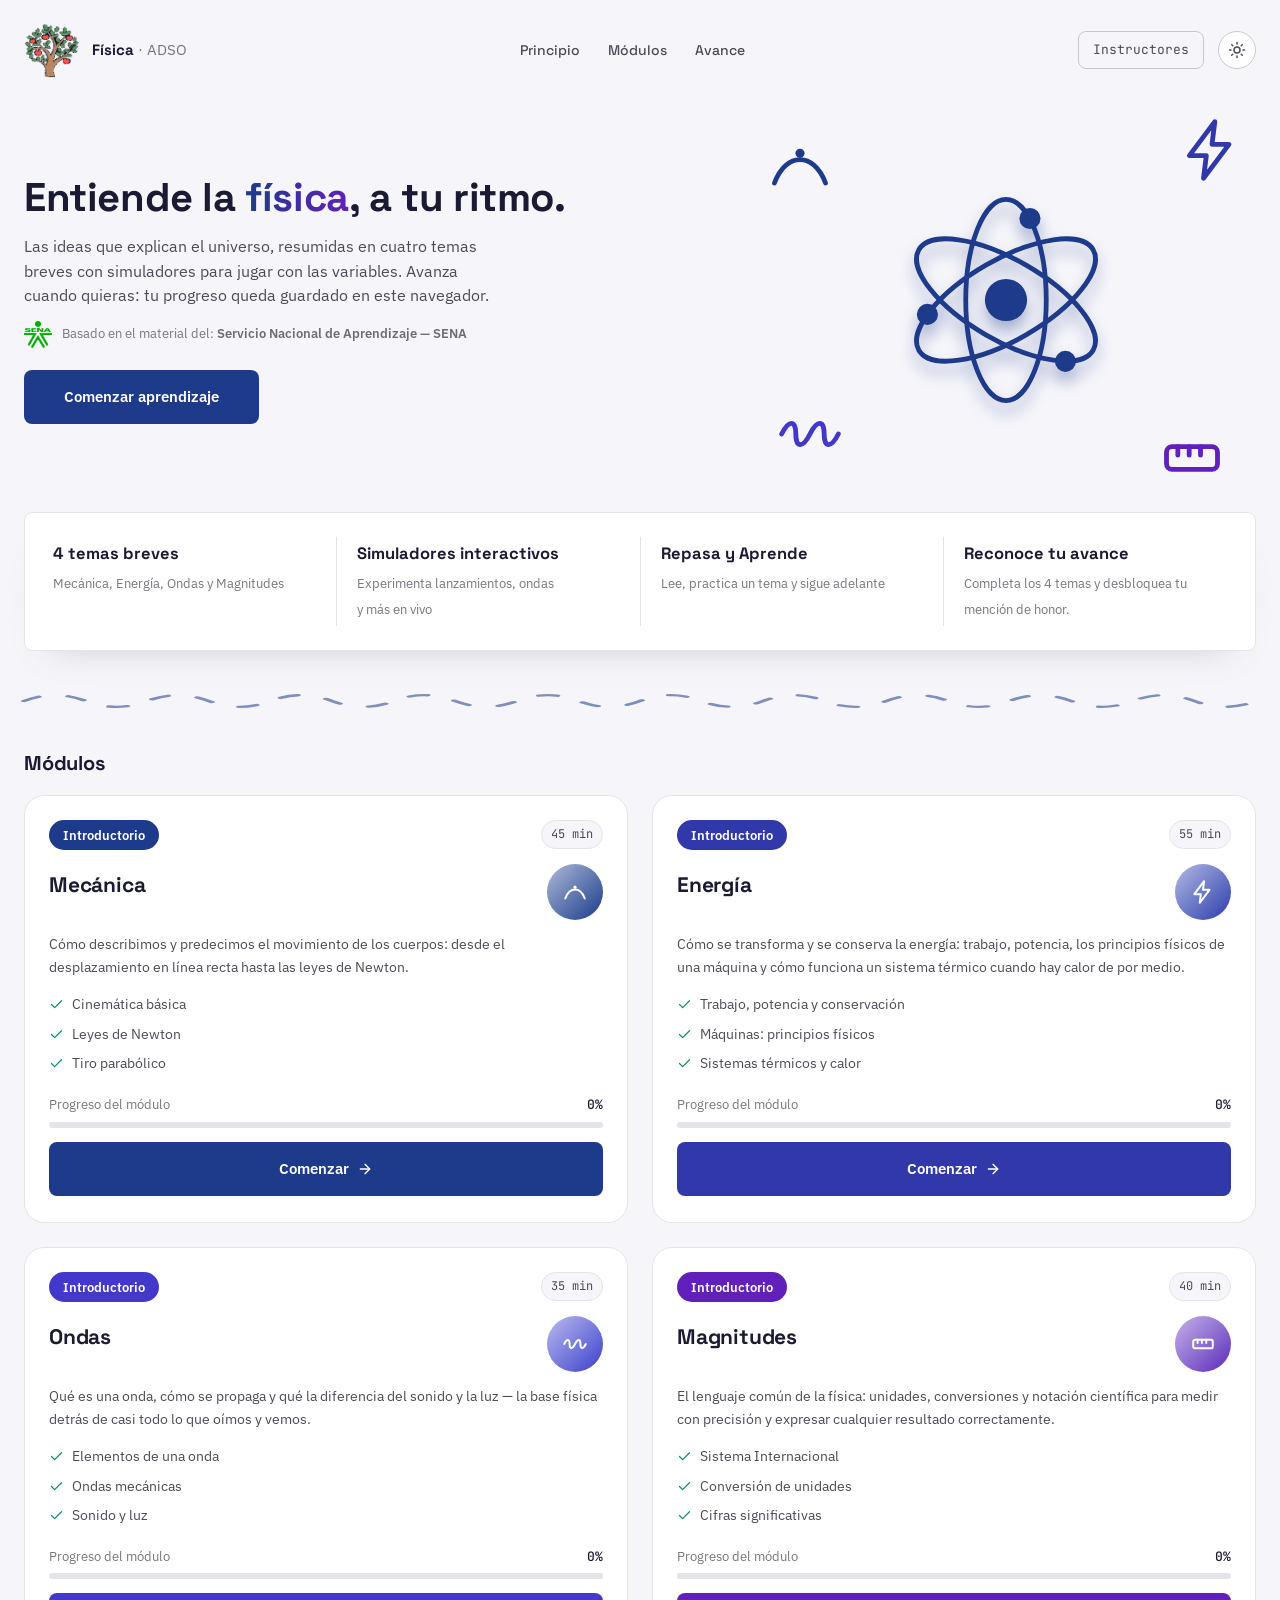
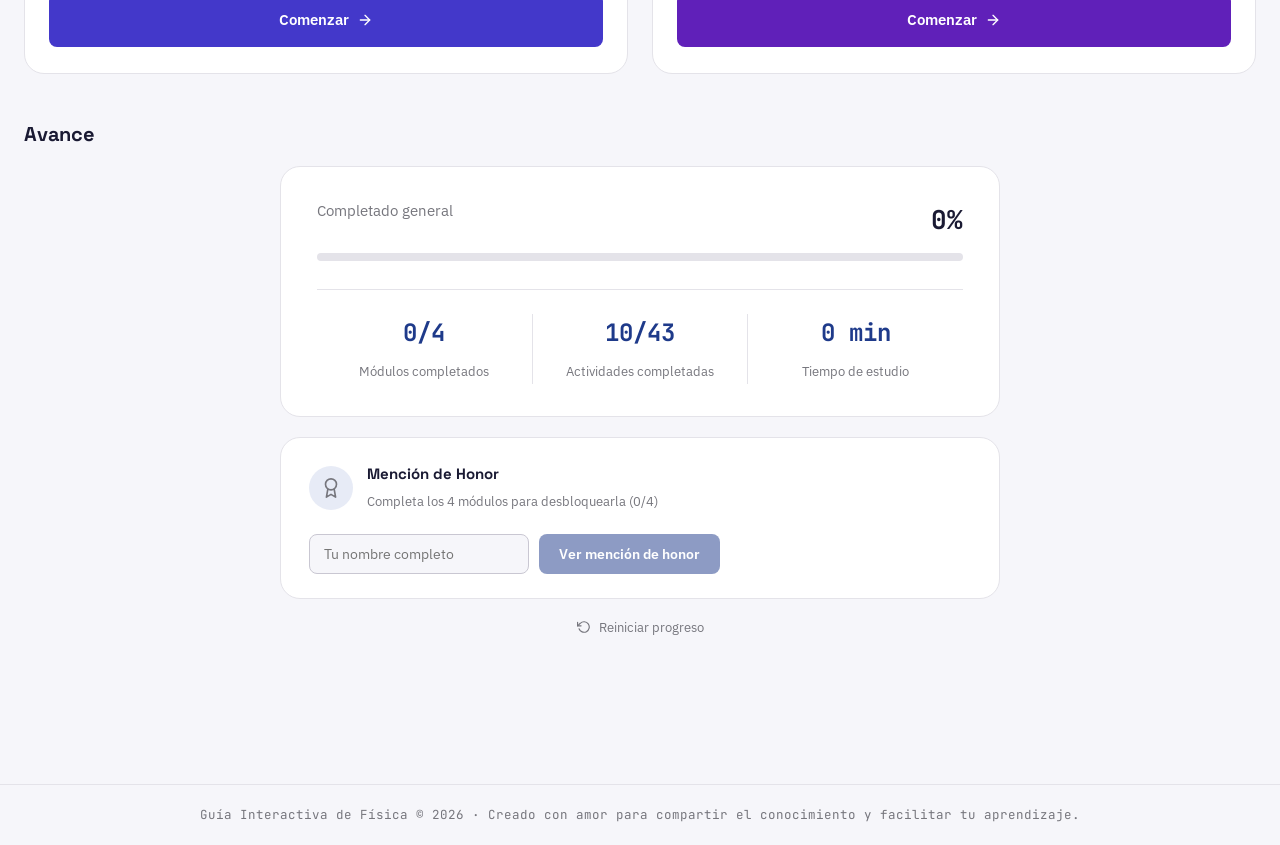
==== index.html @ 98ca5bbb "Initial commit: guía interactiva de física Sube el proyecto con las secciones de magnitudes, mecánic" ====
<!DOCTYPE html>
<html lang="es">
<head>
<meta charset="UTF-8">
<meta name="viewport" content="width=device-width, initial-scale=1.0">
<title>Guía Interactiva · Física</title>
<link rel="icon" href="imgs/logoImg.png" type="image/png">
<script>
  (function () {
    var saved = localStorage.getItem("fisica_theme");
    if (saved) document.documentElement.setAttribute("data-theme", saved);
  })();
</script>
<link rel="stylesheet" href="css/theme.css">
<link rel="stylesheet" href="css/style.css">
</head>
<body>

<header class="site-header">
  <a class="site-header__brand" href="index.html">
    <span class="site-header__mark"><img src="imgs/logo.gif" alt="Logo" class="site-header__mark-img"></span>
    <span class="site-header__title">Física <span>· ADSO</span></span>
  </a>
  <nav class="site-header__nav">
    <a href="index.html">Principio</a>
    <a href="index.html#modulos">Módulos</a>
    <a href="index.html#avance">Avance</a>
  </nav>
  <div class="site-header__actions">
    <a class="site-header__link" href="instructor.html">Instructores</a>
    <button class="theme-toggle" type="button" data-theme-toggle aria-label="Cambiar entre modo claro y oscuro">
      <svg class="theme-toggle__icon theme-toggle__icon--sun" viewBox="0 0 24 24" fill="none" stroke="currentColor" stroke-width="2" stroke-linecap="round" stroke-linejoin="round"><circle cx="12" cy="12" r="4"/><path d="M12 2v2M12 20v2M4.93 4.93l1.41 1.41M17.66 17.66l1.41 1.41M2 12h2M20 12h2M6.34 17.66l-1.41 1.41M19.07 4.93l-1.41 1.41"/></svg>
      <svg class="theme-toggle__icon theme-toggle__icon--moon" viewBox="0 0 24 24" fill="none" stroke="currentColor" stroke-width="2" stroke-linecap="round" stroke-linejoin="round"><path d="M21 12.79A9 9 0 1 1 11.21 3 7 7 0 0 0 21 12.79z"/></svg>
    </button>
  </div>
</header>

<main class="page">

  <section class="hero">
    <div class="hero-copy">
      <h1>Entiende la <em>física</em>, a tu ritmo.</h1>
      <p>Las ideas que explican el universo, resumidas en cuatro temas breves con simuladores para jugar con las variables. Avanza cuando quieras: tu progreso queda guardado en este navegador.</p>
      <div class="hero-source">
        <img src="imgs/logoSena.png" alt="SENA" class="hero-source__logo">
        <span>Basado en el material del: <strong style="opacity: 0.8;">Servicio Nacional de Aprendizaje — SENA</strong></span>
      </div>
      <a class="btn btn--accent" href="#modulos">Comenzar aprendizaje</a>
    </div>

    <div class="hero-orbit" aria-hidden="true">
      <div class="hero-orbit__pos hero-orbit__pos--atom">
        <div class="hero-orbit__icon hero-orbit__icon--atom">
          <svg viewBox="0 0 24 24" fill="none" stroke="currentColor" stroke-width="0.50">
            <ellipse cx="12" cy="12" rx="4.2" ry="10.5"/>
            <ellipse cx="12" cy="12" rx="4.2" ry="10.5" transform="rotate(60 12 12)"/>
            <ellipse cx="12" cy="12" rx="4.2" ry="10.5" transform="rotate(120 12 12)"/>
            <circle cx="12" cy="12" r="2.2" fill="currentColor" stroke="none"/>
            <circle cx="14.5" cy="3.5" r="1.1" fill="currentColor" stroke="none"/>
            <circle cx="18.2" cy="18.4" r="1.1" fill="currentColor" stroke="none"/>
            <circle cx="3.8" cy="13.5" r="1.1" fill="currentColor" stroke="none"/>
          </svg>
        </div>
      </div>
      <div class="hero-orbit__pos hero-orbit__pos--mecanica">
        <div class="hero-orbit__icon hero-orbit__icon--mecanica">
          <svg viewBox="0 0 24 24" fill="none" stroke="currentColor" stroke-width="1.7" stroke-linecap="round" stroke-linejoin="round"><path d="M3 18c4-11 14-11 18 0"/><circle cx="12" cy="7.5" r="1.6" fill="currentColor" stroke="none"/></svg>
        </div>
      </div>
      <div class="hero-orbit__pos hero-orbit__pos--energia">
        <div class="hero-orbit__icon hero-orbit__icon--energia">
          <svg viewBox="0 0 24 24" fill="none" stroke="currentColor" stroke-width="1.7" stroke-linecap="round" stroke-linejoin="round"><path d="M13 2 4 14h6l-1 8 9-12h-6z"/></svg>
        </div>
      </div>
      <div class="hero-orbit__pos hero-orbit__pos--ondas">
        <div class="hero-orbit__icon hero-orbit__icon--ondas">
          <svg viewBox="0 0 24 24" fill="none" stroke="currentColor" stroke-width="1.7" stroke-linecap="round" stroke-linejoin="round"><path d="M2 12c2.5-5 5-5 5 0s2.5 5 5 0 5-5 5 0 2.5 5 5 0"/></svg>
        </div>
      </div>
      <div class="hero-orbit__pos hero-orbit__pos--magnitudes">
        <div class="hero-orbit__icon hero-orbit__icon--magnitudes">
          <svg viewBox="0 0 24 24" fill="none" stroke="currentColor" stroke-width="1.7" stroke-linecap="round" stroke-linejoin="round"><rect x="3" y="8" width="18" height="8" rx="2"/><path d="M7 8v3M11 8v3M15 8v3"/></svg>
        </div>
      </div>
    </div>
  </section>

  <section class="feature-banner">
    <div class="feature-banner__item">
      <div>
        <strong>4 temas breves</strong>
        <span>Mecánica, Energía, Ondas y Magnitudes</span>
      </div>
    </div>
    <div class="feature-banner__item">
      <div>
        <strong>Simuladores interactivos</strong>
        <span>Experimenta lanzamientos, ondas <br>y más en vivo</span>
      </div>
    </div>
    <div class="feature-banner__item">
      <div>
        <strong>Repasa y Aprende</strong>
        <span>Lee, practica un tema y sigue adelante</span>
      </div>
    </div>
    <div class="feature-banner__item">
      <div>
        <strong>Reconoce tu avance</strong>
        <span>Completa los 4 temas y desbloquea tu mención de honor.</span>
      </div>
    </div>
  </section>

  <svg class="wave-divider" viewBox="0 0 400 24" preserveAspectRatio="none" aria-hidden="true"><path d="M0,12 q10,-10 20,0 t20,0 t20,0 t20,0 t20,0 t20,0 t20,0 t20,0 t20,0 t20,0 t20,0 t20,0 t20,0 t20,0 t20,0 t20,0 t20,0 t20,0 t20,0 t20,0"/></svg>

  <h2 class="section-heading" id="modulos">Módulos</h2>

  <div class="topic-grid">

    <a class="topic-card" href="tema-mecanica.html" data-topic="mecanica">
      <div class="topic-card__top">
        <span class="topic-card__level">Introductorio</span>
        <span class="badge">45 min</span>
      </div>
      <div class="topic-card__head">
        <h3>Mecánica</h3>
        <span class="topic-card__icon">
          <svg viewBox="0 0 24 24" fill="none" stroke="currentColor" stroke-width="1.8" stroke-linecap="round" stroke-linejoin="round"><path d="M3 18c4-11 14-11 18 0"/><circle cx="12" cy="7.5" r="1.4" fill="currentColor" stroke="none"/></svg>
        </span>
      </div>
      <p>Cómo describimos y predecimos el movimiento de los cuerpos: desde el desplazamiento en línea recta hasta las leyes de Newton.</p>
      <ul class="topic-card__list">
        <li><svg viewBox="0 0 24 24" fill="none" stroke="currentColor" stroke-width="2" stroke-linecap="round" stroke-linejoin="round"><polyline points="20 6 9 17 4 12"/></svg> Cinemática básica</li>
        <li><svg viewBox="0 0 24 24" fill="none" stroke="currentColor" stroke-width="2" stroke-linecap="round" stroke-linejoin="round"><polyline points="20 6 9 17 4 12"/></svg> Leyes de Newton</li>
        <li><svg viewBox="0 0 24 24" fill="none" stroke="currentColor" stroke-width="2" stroke-linecap="round" stroke-linejoin="round"><polyline points="20 6 9 17 4 12"/></svg> Tiro parabólico</li>
      </ul>
      <div class="topic-card__spacer"></div>
      <div class="progress-label"><span>Progreso del módulo</span><strong data-progress-label="mecanica">0%</strong></div>
      <div class="progress"><div class="progress__bar" data-progress-bar="mecanica"></div></div>
      <span class="btn btn--accent">Comenzar
        <svg width="16" height="16" viewBox="0 0 24 24" fill="none" stroke="currentColor" stroke-width="2" stroke-linecap="round" stroke-linejoin="round"><line x1="5" y1="12" x2="19" y2="12"/><polyline points="12 5 19 12 12 19"/></svg>
      </span>
    </a>

    <a class="topic-card" href="tema-energia.html" data-topic="energia">
      <div class="topic-card__top">
        <span class="topic-card__level">Introductorio</span>
        <span class="badge">55 min</span>
      </div>
      <div class="topic-card__head">
        <h3>Energía</h3>
        <span class="topic-card__icon">
          <svg viewBox="0 0 24 24" fill="none" stroke="currentColor" stroke-width="1.8" stroke-linecap="round" stroke-linejoin="round"><path d="M13 2 4 14h6l-1 8 9-12h-6z"/></svg>
        </span>
      </div>
      <p>Cómo se transforma y se conserva la energía: trabajo, potencia, los principios físicos de una máquina y cómo funciona un sistema térmico cuando hay calor de por medio.</p>
      <ul class="topic-card__list">
        <li><svg viewBox="0 0 24 24" fill="none" stroke="currentColor" stroke-width="2" stroke-linecap="round" stroke-linejoin="round"><polyline points="20 6 9 17 4 12"/></svg> Trabajo, potencia y conservación</li>
        <li><svg viewBox="0 0 24 24" fill="none" stroke="currentColor" stroke-width="2" stroke-linecap="round" stroke-linejoin="round"><polyline points="20 6 9 17 4 12"/></svg> Máquinas: principios físicos</li>
        <li><svg viewBox="0 0 24 24" fill="none" stroke="currentColor" stroke-width="2" stroke-linecap="round" stroke-linejoin="round"><polyline points="20 6 9 17 4 12"/></svg> Sistemas térmicos y calor</li>
      </ul>
      <div class="topic-card__spacer"></div>
      <div class="progress-label"><span>Progreso del módulo</span><strong data-progress-label="energia">0%</strong></div>
      <div class="progress"><div class="progress__bar" data-progress-bar="energia"></div></div>
      <span class="btn btn--accent">Comenzar
        <svg width="16" height="16" viewBox="0 0 24 24" fill="none" stroke="currentColor" stroke-width="2" stroke-linecap="round" stroke-linejoin="round"><line x1="5" y1="12" x2="19" y2="12"/><polyline points="12 5 19 12 12 19"/></svg>
      </span>
    </a>

    <a class="topic-card" href="tema-ondas.html" data-topic="ondas">
      <div class="topic-card__top">
        <span class="topic-card__level">Introductorio</span>
        <span class="badge">35 min</span>
      </div>
      <div class="topic-card__head">
        <h3>Ondas</h3>
        <span class="topic-card__icon">
          <svg viewBox="0 0 24 24" fill="none" stroke="currentColor" stroke-width="1.8" stroke-linecap="round" stroke-linejoin="round"><path d="M2 12c2.5-5 5-5 5 0s2.5 5 5 0 5-5 5 0 2.5 5 5 0"/></svg>
        </span>
      </div>
      <p>Qué es una onda, cómo se propaga y qué la diferencia del sonido y la luz — la base física detrás de casi todo lo que oímos y vemos.</p>
      <ul class="topic-card__list">
        <li><svg viewBox="0 0 24 24" fill="none" stroke="currentColor" stroke-width="2" stroke-linecap="round" stroke-linejoin="round"><polyline points="20 6 9 17 4 12"/></svg> Elementos de una onda</li>
        <li><svg viewBox="0 0 24 24" fill="none" stroke="currentColor" stroke-width="2" stroke-linecap="round" stroke-linejoin="round"><polyline points="20 6 9 17 4 12"/></svg> Ondas mecánicas</li>
        <li><svg viewBox="0 0 24 24" fill="none" stroke="currentColor" stroke-width="2" stroke-linecap="round" stroke-linejoin="round"><polyline points="20 6 9 17 4 12"/></svg> Sonido y luz</li>
      </ul>
      <div class="topic-card__spacer"></div>
      <div class="progress-label"><span>Progreso del módulo</span><strong data-progress-label="ondas">0%</strong></div>
      <div class="progress"><div class="progress__bar" data-progress-bar="ondas"></div></div>
      <span class="btn btn--accent">Comenzar
        <svg width="16" height="16" viewBox="0 0 24 24" fill="none" stroke="currentColor" stroke-width="2" stroke-linecap="round" stroke-linejoin="round"><line x1="5" y1="12" x2="19" y2="12"/><polyline points="12 5 19 12 12 19"/></svg>
      </span>
    </a>

    <a class="topic-card" href="tema-magnitudes.html" data-topic="magnitudes">
      <div class="topic-card__top">
        <span class="topic-card__level">Introductorio</span>
        <span class="badge">40 min</span>
      </div>
      <div class="topic-card__head">
        <h3>Magnitudes</h3>
        <span class="topic-card__icon">
          <svg viewBox="0 0 24 24" fill="none" stroke="currentColor" stroke-width="1.8" stroke-linecap="round" stroke-linejoin="round"><rect x="3" y="8" width="18" height="8" rx="1.5"/><path d="M7 8v3M11 8v3M15 8v3"/></svg>
        </span>
      </div>
      <p>El lenguaje común de la física: unidades, conversiones y notación científica para medir con precisión y expresar cualquier resultado correctamente.</p>
      <ul class="topic-card__list">
        <li><svg viewBox="0 0 24 24" fill="none" stroke="currentColor" stroke-width="2" stroke-linecap="round" stroke-linejoin="round"><polyline points="20 6 9 17 4 12"/></svg> Sistema Internacional</li>
        <li><svg viewBox="0 0 24 24" fill="none" stroke="currentColor" stroke-width="2" stroke-linecap="round" stroke-linejoin="round"><polyline points="20 6 9 17 4 12"/></svg> Conversión de unidades</li>
        <li><svg viewBox="0 0 24 24" fill="none" stroke="currentColor" stroke-width="2" stroke-linecap="round" stroke-linejoin="round"><polyline points="20 6 9 17 4 12"/></svg> Cifras significativas</li>
      </ul>
      <div class="topic-card__spacer"></div>
      <div class="progress-label"><span>Progreso del módulo</span><strong data-progress-label="magnitudes">0%</strong></div>
      <div class="progress"><div class="progress__bar" data-progress-bar="magnitudes"></div></div>
      <span class="btn btn--accent">Comenzar
        <svg width="16" height="16" viewBox="0 0 24 24" fill="none" stroke="currentColor" stroke-width="2" stroke-linecap="round" stroke-linejoin="round"><line x1="5" y1="12" x2="19" y2="12"/><polyline points="12 5 19 12 12 19"/></svg>
      </span>
    </a>

  </div>

  <section class="progress-section" id="avance">
    <h2 class="section-heading">Avance</h2>

    <div class="hero-stat">
      <div class="hero-stat__top">
        <span>Completado general</span>
        <strong data-progress-label="overall">0%</strong>
      </div>
      <div class="progress"><div class="progress__bar" data-progress-bar="overall"></div></div>

      <div class="hero-stat__stats">
        <div class="hero-stat__stat">
          <strong data-modules-count>0/4</strong>
          <span>Módulos completados</span>
        </div>
        <div class="hero-stat__stat">
          <strong>10/43</strong>
          <span>Actividades completadas</span>
        </div>
        <div class="hero-stat__stat">
          <strong data-study-time>0 min</strong>
          <span>Tiempo de estudio</span>
        </div>
      </div>
    </div>

    <div class="cert-card">
      <div class="cert-card__info">
        <span class="cert-card__icon">
          <svg viewBox="0 0 24 24" fill="none" stroke="currentColor" stroke-width="1.8" stroke-linecap="round" stroke-linejoin="round"><circle cx="12" cy="8" r="6"/><path d="M8.5 13.5 7 22l5-3 5 3-1.5-8.5"/></svg>
        </span>
        <div>
          <strong>Mención de Honor</strong>
          <span data-cert-status>Completa los 4 módulos para desbloquearla (0/4)</span>
        </div>
      </div>
      <div class="cert-card__form">
        <input type="text" data-cert-name maxlength="60" placeholder="Tu nombre completo" autocomplete="name">
        <button class="btn btn--accent" type="button" data-cert-download disabled>Ver mención de honor</button>
      </div>
    </div>

    <button class="reset-progress" type="button" data-reset-progress>
      <svg viewBox="0 0 24 24" fill="none" stroke="currentColor" stroke-width="2" stroke-linecap="round" stroke-linejoin="round"><polyline points="1 4 1 10 7 10"/><path d="M3.51 15a9 9 0 1 0 2.13-9.36L1 10"/></svg>
      Reiniciar progreso
    </button>
  </section>
</main>

<footer class="site-footer">Guía Interactiva de Física © 2026 · Creado con amor para compartir el conocimiento y facilitar tu aprendizaje.</footer>

<script src="app.js"></script>
<script>renderHomeProgress(); initThemeToggle(); initCertificate(); initResetProgress();</script>
</body>
</html>
---- css/theme.css ----
/* ============================================================
   Módulo de Física · ADSO — TEMA / PALETA DE COLORES

   Este es el ÚNICO archivo que hay que tocar para cambiar los
   colores de todo el sitio. Cambia un valor hexadecimal aquí y
   se actualiza en index.html, tema-mecanica.html e instructor.html
   automáticamente (todo el resto del CSS usa estas variables,
   nunca colores "quemados").

   Modo oscuro: se activa automáticamente si el sistema operativo del
   usuario está en oscuro (prefers-color-scheme), y además se puede
   forzar a mano con el botón del header, que agrega data-theme="dark"
   o data-theme="light" en <html> (ver .theme-toggle en cada css de
   página y initThemeToggle() en app.js). La elección manual siempre
   gana sobre la del sistema.
   ============================================================ */

:root {
  /* espectro por tema: de azul (Mecánica) a violeta (Magnitudes) */
  --mecanica: #1E3A8A;
  --mecanica-soft: #E7EBF6;
  --energia: #3139AA;
  --energia-soft: #E8E8F5;
  --ondas: #4338CA;
  --ondas-soft: #EAE8F8;
  --magnitudes: #6020B9;
  --magnitudes-soft: #EFE5F7;

  /* color de marca / acento por defecto */
  --module-accent: #1E3A8A;
  --module-accent-dark: #14235C;

  /* texto */
  --ink: #1A1A33;
  --ink-soft: #4B4B57;
  --ink-faint: #76767D;

  /* fondos y bordes */
  --bg: #F6F6FA;
  --surface: #FFFFFF;
  --border: #E4E3E9;
  --border-strong: #C9C7D2;

  /* estados */
  --success: #0F8F63;
  --success-soft: #E3F5EE;
  --danger: #D64545;

  /* acento activo (por defecto = module-accent; cada tema lo sobreescribe abajo) */
  --accent: var(--module-accent);
  --accent-soft: var(--mecanica-soft);
}

/* acento por tema: se fija con data-topic en <body> o en cada tarjeta */
[data-topic="mecanica"]   { --accent: var(--mecanica);   --accent-soft: var(--mecanica-soft); }
[data-topic="energia"]    { --accent: var(--energia);    --accent-soft: var(--energia-soft); }
[data-topic="ondas"]      { --accent: var(--ondas);      --accent-soft: var(--ondas-soft); }
[data-topic="magnitudes"] { --accent: var(--magnitudes); --accent-soft: var(--magnitudes-soft); }

/* ---------------- modo oscuro ---------------- */

/* sigue al sistema operativo, salvo que el usuario haya elegido "light" a mano */
@media (prefers-color-scheme: dark) {
  :root:not([data-theme="light"]) {
    --mecanica: #6E8FEC;
    --mecanica-soft: #1E2740;
    --energia: #7A80EE;
    --energia-soft: #232752;
    --ondas: #8F7FF5;
    --ondas-soft: #29234F;
    --magnitudes: #B073EE;
    --magnitudes-soft: #2E1F44;

    --module-accent: #6E8FEC;
    --module-accent-dark: #8FA8F2;

    --ink: #F0F0F6;
    --ink-soft: #B8B8C8;
    --ink-faint: #85859A;

    --bg: #121218;
    --surface: #1C1C27;
    --border: #2C2C3A;
    --border-strong: #3D3D4F;

    --success: #3EDDA0;
    --success-soft: #113328;
    --danger: #F17272;
  }
}

/* el usuario eligió "dark" a mano — gana sin importar el sistema */
:root[data-theme="dark"] {
  --mecanica: #6E8FEC;
  --mecanica-soft: #1E2740;
  --energia: #7A80EE;
  --energia-soft: #232752;
  --ondas: #8F7FF5;
  --ondas-soft: #29234F;
  --magnitudes: #B073EE;
  --magnitudes-soft: #2E1F44;

  --module-accent: #6E8FEC;
  --module-accent-dark: #8FA8F2;

  --ink: #F0F0F6;
  --ink-soft: #B8B8C8;
  --ink-faint: #85859A;

  --bg: #121218;
  --surface: #1C1C27;
  --border: #2C2C3A;
  --border-strong: #3D3D4F;

  --success: #3EDDA0;
  --success-soft: #113328;
  --danger: #F17272;
}
---- css/style.css ----
/* ============================================================
   Módulo de Física · ADSO — estilos de index.html (Inicio)
   Carga primero css/theme.css (contiene las variables de color).
   ============================================================ */

@import url('https://fonts.googleapis.com/css2?family=Space+Grotesk:wght@500;700&family=IBM+Plex+Sans:wght@400;500;600&family=JetBrains+Mono:wght@400;500&display=swap');

:root {
  --font-display: 'Space Grotesk', sans-serif;
  --font-body: 'IBM Plex Sans', sans-serif;
  --font-mono: 'JetBrains Mono', monospace;

  --radius-sm: 8px;
  --radius-md: 14px;
  --radius-lg: 20px;
}

* { box-sizing: border-box; }
html { scroll-behavior: smooth; }

body {
  margin: 0;
  background: var(--bg);
  color: var(--ink);
  font-family: var(--font-body);
  font-size: 16px;
  line-height: 1.6;
  -webkit-font-smoothing: antialiased;
}

h1, h2, h3 {
  font-family: var(--font-display);
  font-weight: 700;
  color: var(--ink);
  margin: 0;
  letter-spacing: -0.01em;
}

p { margin: 0 0 12px; color: var(--ink-soft); }

a { color: inherit; }

:focus-visible {
  outline: 2px solid var(--module-accent);
  outline-offset: 2px;
  border-radius: 4px;
}

/* ---------------- layout shell ---------------- */

.page {
  max-width: 1280px;
  margin: 0 auto;
  padding: 0 24px 80px;
}

/* ---------------- header ---------------- */

.site-header {
  display: flex;
  align-items: center;
  justify-content: space-between;
  max-width: 1280px;
  margin: 0 auto;
  padding: 22px 24px;
  position: sticky;
  top: 0;
  z-index: 100;
  background: color-mix(in srgb, var(--bg) 60%, transparent);
  backdrop-filter: blur(10px);
  -webkit-backdrop-filter: blur(10px);
}

.site-header__brand {
  display: flex;
  align-items: center;
  gap: 12px;
  text-decoration: none;
}

.site-header__mark {
  width: 56px;
  height: 56px;
  display: flex;
  align-items: center;
  justify-content: center;
  cursor: pointer;
}

.site-header__mark-img {
  width: 100%;
  height: 100%;
}

/* ---------- Manzanas cayendo al hacer clic en el logo ---------- */

.apple-fall-layer {
  position: fixed;
  inset: 0;
  overflow: hidden;
  pointer-events: none;
  z-index: 1000;
}

.apple-fall {
  position: absolute;
  top: -90px;
  width: 100px;
  height: auto;
  animation: apple-fall 1.4s ease-in forwards;
}

@keyframes apple-fall {
  0% {
    transform: translateY(0) rotate(0deg);
    opacity: 1;
  }
  80% {
    opacity: 1;
  }
  100% {
    transform: translateY(100vh) rotate(30deg);
    opacity: 0;
  }
}

.site-header__title {
  font-family: var(--font-display);
  font-weight: 700;
  font-size: 15px;
  color: var(--ink);
  transition: color .15s ease;
}

.site-header__title span {
  font-weight: 400;
  color: var(--ink-faint);
  font-family: var(--font-body);
}

.site-header__brand:hover .site-header__title {
  color: var(--module-accent);
}

/* ---------------- theme toggle ---------------- */

.theme-toggle {
  width: 38px;
  height: 38px;
  border-radius: 50%;
  border: 1px solid var(--border-strong);
  background: var(--surface);
  color: var(--ink-soft);
  display: flex;
  align-items: center;
  justify-content: center;
  cursor: pointer;
  flex-shrink: 0;
  transition: border-color .15s ease, color .15s ease;
}

.theme-toggle:hover {
  border-color: var(--module-accent);
  color: var(--module-accent);
}

.theme-toggle__icon { width: 18px; height: 18px; }
.theme-toggle__icon--moon { display: none; }

@media (prefers-color-scheme: dark) {
  :root:not([data-theme="light"]) .theme-toggle__icon--sun { display: none; }
  :root:not([data-theme="light"]) .theme-toggle__icon--moon { display: block; }
}

:root[data-theme="dark"] .theme-toggle__icon--sun { display: none; }
:root[data-theme="dark"] .theme-toggle__icon--moon { display: block; }

:root[data-theme="light"] .theme-toggle__icon--sun { display: block; }
:root[data-theme="light"] .theme-toggle__icon--moon { display: none; }

.site-header__nav {
  display: flex;
  align-items: center;
  gap: 28px;
}

.site-header__nav a {
  font-family: var(--font-display);
  font-weight: 500;
  font-size: 14px;
  color: var(--ink-soft);
  text-decoration: none;
  transition: color .15s ease;
}

.site-header__nav a:hover {
  color: var(--module-accent);
}

.site-header__link {
  font-family: var(--font-mono);
  font-size: 13px;
  color: var(--ink-soft);
  text-decoration: none;
  border: 1px solid var(--border-strong);
  padding: 8px 14px;
  border-radius: var(--radius-sm);
  transition: border-color .15s ease, color .15s ease;
}

.site-header__link:hover {
  border-color: var(--module-accent);
  color: var(--module-accent);
}

.site-header__actions {
  display: flex;
  align-items: center;
  gap: 14px;
}

/* ---------------- signature wave divider ---------------- */

.wave-divider {
  width: 100%;
  height: 28px;
  display: block;
  margin: 8px 0 32px;
  overflow: visible;
}

.wave-divider path {
  fill: none;
  stroke: var(--accent);
  stroke-width: 2;
  stroke-linecap: round;
  opacity: .55;
  stroke-dasharray: 6 10;
  animation: wave-drift 10s linear infinite;
}

@keyframes wave-drift {
  to { stroke-dashoffset: -160; }
}

@media (prefers-reduced-motion: reduce) {
  .wave-divider path { animation: none; }
}

@media (max-width: 640px) {
  .site-header__nav { display: none; }
  .hero { justify-content: center; text-align: center; }
  .hero p { margin-left: auto; margin-right: auto; }
  .feature-banner { flex-direction: column; }
  .feature-banner__item { border-left: none; border-top: 1px solid var(--border); padding: 16px 20px; }
  .feature-banner__item:first-child { border-top: none; }
  .hero-stat__stats { flex-direction: column; gap: 16px; }
  .hero-stat__stat { border-left: none; padding: 0; }
}

/* ---------------- buttons ---------------- */

.btn {
  font-family: var(--font-body);
  font-weight: 600;
  font-size: 15px;
  border: none;
  border-radius: var(--radius-sm);
  padding: 15px 40px;
  cursor: pointer;
  display: inline-flex;
  align-items: center;
  gap: 8px;
  text-decoration: none;
  transition: transform .12s ease, box-shadow .12s ease, background .15s ease;
}

.btn:active { transform: translateY(1px); }

.btn--accent {
  background: var(--accent);
  color: #fff;
}
.btn--accent:hover { box-shadow: 0 6px 16px -4px color-mix(in srgb, var(--accent) 60%, transparent); }

/* ---------------- badges ---------------- */

.badge {
  font-family: var(--font-mono);
  font-size: 12px;
  color: var(--ink-soft);
  background: var(--bg);
  border: 1px solid var(--border);
  padding: 4px 9px;
  border-radius: 999px;
  display: inline-flex;
  align-items: center;
}

/* ---------------- progress ---------------- */

.progress {
  height: 6px;
  background: var(--border);
  border-radius: 999px;
  overflow: hidden;
}

.progress__bar {
  height: 100%;
  background: var(--accent);
  border-radius: 999px;
  transition: width .4s ease;
  width: 0%;
}

.progress-label {
  display: flex;
  justify-content: space-between;
  align-items: baseline;
  font-size: 13px;
  color: var(--ink-faint);
  margin-bottom: 6px;
}

.progress-label strong {
  font-family: var(--font-mono);
  color: var(--ink);
  font-weight: 500;
}

/* ---------------- home hero ---------------- */

.hero {
  display: flex;
  align-items: center;
  gap: 48px;
  flex-wrap: wrap;
  margin-bottom: 8px;
}

.hero-copy {
  flex: 1;
  min-width: 280px;
}

.hero h1 {
  font-size: 40px;
  line-height: 1.1;
  margin-bottom: 14px;
}

.hero h1 em {
  font-style: normal;
  background: linear-gradient(90deg, var(--mecanica), var(--magnitudes));
  -webkit-background-clip: text;
  background-clip: text;
  color: transparent;
}

.hero p { max-width: 480px; font-size: 15.5px; }

.hero-source {
  display: flex;
  align-items: center;
  gap: 10px;
  margin-top: 4px;
}

.hero-source__logo {
  width: 28px;
  height: 28px;
  object-fit: contain;
  flex-shrink: 0;
}

.hero-source span {
  font-size: 13px;
  color: var(--ink-faint);
}

.hero-source strong {
  font-weight: 600;
  color: var(--ink-soft);
}

.hero-copy .btn { margin-top: 22px; }

/* ---------------- hero floating icons ---------------- */

.hero-orbit {
  position: relative;
  width: 500px;
  height: 400px;
  flex-shrink: 0;
}

.hero-orbit__pos {
  position: absolute;
}

.hero-orbit__pos--atom { top: 50%; left: 50%; transform: translate(-50%, -50%); }
.hero-orbit__pos--mecanica { top: 8%; left: 2%; }
.hero-orbit__pos--energia { top: 4%; right: 2%; }
.hero-orbit__pos--ondas { bottom: 8%; left: 4%; }
.hero-orbit__pos--magnitudes { bottom: 2%; right: 6%; }

.hero-orbit__icon {
  display: flex;
  align-items: center;
  justify-content: center;
  animation-name: hero-orbit-float;
  animation-timing-function: ease-in-out;
  animation-iteration-count: infinite;
  animation-duration: var(--float-duration, 4s);
  animation-delay: var(--float-delay, 0s);
}

.hero-orbit__icon--atom {
  color: var(--module-accent);
  --float-amp: -8px;
  --float-duration: 5.5s;
  --float-delay: 0s;
}
.hero-orbit__icon--atom svg {
  width: 230px;
  height: 230px;
  filter: drop-shadow(0 10px 8px color-mix(in srgb, var(--module-accent) 40%, transparent));
}

.hero-orbit__icon--mecanica   { color: var(--mecanica);   --float-amp: -15px; --float-duration: 3.4s; --float-delay: 0s; }
.hero-orbit__icon--energia    { color: var(--energia);    --float-amp: -17px; --float-duration: 4.2s; --float-delay: .6s; }
.hero-orbit__icon--ondas      { color: var(--ondas);      --float-amp: -14px; --float-duration: 3.8s; --float-delay: 1.1s; }
.hero-orbit__icon--magnitudes { color: var(--magnitudes); --float-amp: -16px; --float-duration: 4.6s; --float-delay: .3s; }

.hero-orbit__icon--mecanica svg,
.hero-orbit__icon--energia svg,
.hero-orbit__icon--ondas svg,
.hero-orbit__icon--magnitudes svg {
  width: 68px;
  height: 68px;
}

@keyframes hero-orbit-float {
  0%, 100% { transform: translateY(0); }
  50% { transform: translateY(var(--float-amp, -12px)); }
}

@media (prefers-reduced-motion: reduce) {
  .hero-orbit__icon { animation: none; }
}

@media (max-width: 900px) {
  .hero-orbit { display: none; }
}

/* ---------------- feature banner ---------------- */

.feature-banner {
  display: flex;
  flex-wrap: wrap;
  background: var(--surface);
  border: 1px solid var(--border);
  border-radius: var(--radius-sm);
  box-shadow: 0 20px 40px -28px color-mix(in srgb, var(--ink) 25%, transparent);
  margin: 12px 0 36px;
  padding: 24px 8px;
}

.feature-banner__item {
  flex: 1;
  min-width: 180px;
  display: flex;
  align-items: flex-start;
  padding: 4px 20px;
  border-left: 1px solid var(--border);
}

.feature-banner__item:first-child { border-left: none; }

.feature-banner__item strong {
  display: block;
  font-family: var(--font-display);
  font-size: 16.5px;
  color: var(--ink);
  margin-bottom: 3px;
}

.feature-banner__item span {
  font-size: 12.5px;
  color: var(--ink-faint);
  line-height: 1.4;
}

/* ---------------- section heading (Módulos, Avance, etc.) ---------------- */

.section-heading {
  font-size: 20px;
  margin-bottom: 16px;
}

/* ---------------- module progress ---------------- */

.progress-section {
  margin: 44px 0 8px;
}

.hero-stat {
  background: var(--surface);
  border: 1px solid var(--border);
  border-radius: var(--radius-lg);
  padding: 32px 36px;
  min-width: 240px;
  width: 100%;
  max-width: 720px;
  margin: 0 auto;
}

.hero-stat__top {
  display: flex;
  justify-content: space-between;
  font-size: 15px;
  color: var(--ink-faint);
  margin-bottom: 12px;
}

.hero-stat__top strong {
  font-family: var(--font-mono);
  font-size: 26px;
  color: var(--ink);
}

.hero-stat .progress { height: 8px; }

.hero-stat__stats {
  display: flex;
  margin-top: 28px;
  padding-top: 24px;
  border-top: 1px solid var(--border);
}

.hero-stat__stat {
  flex: 1;
  text-align: center;
  padding: 0 12px;
  border-left: 1px solid var(--border);
}

.hero-stat__stat:first-child { border-left: none; }

.hero-stat__stat strong {
  display: block;
  font-family: var(--font-mono);
  font-size: 24px;
  color: var(--module-accent);
  margin-bottom: 6px;
}

.hero-stat__stat span {
  font-size: 12.5px;
  color: var(--ink-faint);
}

/* ---------------- mención de honor ---------------- */

.cert-card {
  display: flex;
  flex-wrap: wrap;
  align-items: center;
  justify-content: space-between;
  gap: 20px;
  background: var(--surface);
  border: 1px solid var(--border);
  border-radius: var(--radius-lg);
  padding: 24px 28px;
  max-width: 720px;
  margin: 20px auto 0;
}

.cert-card__info {
  display: flex;
  align-items: center;
  gap: 14px;
}

.cert-card__icon {
  width: 44px;
  height: 44px;
  border-radius: 50%;
  background: var(--accent-soft);
  color: var(--module-accent);
  display: flex;
  align-items: center;
  justify-content: center;
  flex-shrink: 0;
}
.cert-card__icon svg { width: 22px; height: 22px; }

.cert-card__info strong {
  display: block;
  font-family: var(--font-display);
  font-size: 15px;
  color: var(--ink);
  margin-bottom: 2px;
}

.cert-card__info span {
  font-size: 12.5px;
  color: var(--ink-faint);
}

.cert-card__form {
  display: flex;
  gap: 10px;
  flex-wrap: wrap;
}

.cert-card__form input {
  font-family: var(--font-body);
  font-size: 14px;
  padding: 10px 14px;
  border-radius: var(--radius-sm);
  border: 1px solid var(--border-strong);
  background: var(--bg);
  color: var(--ink);
  width: 220px;
}

.cert-card__form .btn {
  padding: 10px 20px;
  font-size: 14px;
}

.cert-card__form .btn:disabled {
  opacity: .5;
  cursor: not-allowed;
  box-shadow: none;
}

.reset-progress {
  display: flex;
  align-items: center;
  justify-content: center;
  gap: 8px;
  margin: 20px auto 0;
  padding: 0;
  border: none;
  background: none;
  font-family: var(--font-body);
  font-size: 13px;
  color: var(--ink-faint);
  cursor: pointer;
  transition: color .15s ease;
}

.reset-progress svg { width: 14px; height: 14px; }

.reset-progress:hover { color: var(--danger); }

/* ---------------- topic cards grid ---------------- */

.topic-grid {
  display: grid;
  grid-template-columns: repeat(2, 1fr);
  gap: 24px;
  align-items: start;
}

.topic-card {
  position: relative;
  background: var(--surface);
  border: 1px solid var(--border);
  border-radius: var(--radius-lg);
  overflow: hidden;
  padding: 24px 24px 26px;
  display: flex;
  flex-direction: column;
  text-decoration: none;
  color: inherit;
  transition: transform .15s ease, box-shadow .15s ease;
}

.topic-card:hover {
  transform: translateY(-4px);
  box-shadow: 0 16px 32px -18px color-mix(in srgb, var(--accent) 45%, transparent);
}

.topic-card__top {
  display: flex;
  align-items: center;
  justify-content: space-between;
  margin-bottom: 18px;
}

.topic-card__level {
  font-family: var(--font-body);
  font-weight: 600;
  font-size: 12.5px;
  color: #fff;
  background: var(--accent);
  padding: 5px 14px;
  border-radius: 999px;
}

.topic-card__head {
  position: relative;
  padding-right: 66px;
  margin-bottom: 32px;
}

.topic-card__icon {
  position: absolute;
  top: -4px;
  right: 0;
  width: 56px;
  height: 56px;
  border-radius: 50%;
  background: linear-gradient(135deg, color-mix(in srgb, var(--accent) 35%, white), var(--accent));
  color: #fff;
  display: flex;
  align-items: center;
  justify-content: center;
  flex-shrink: 0;
}

.topic-card__icon svg { width: 26px; height: 26px; }

.topic-card h3 {
  font-size: 21px;
  color: var(--ink);
}

.topic-card p { font-size: 14px; margin-bottom: 16px; }

.topic-card__list {
  list-style: none;
  margin: 0 0 20px;
  padding: 0;
  display: flex;
  flex-direction: column;
  gap: 8px;
}

.topic-card__list li {
  font-size: 13.5px;
  color: var(--ink-soft);
  display: flex;
  align-items: center;
  gap: 8px;
}

.topic-card__list li svg {
  width: 15px;
  height: 15px;
  color: var(--success);
  flex-shrink: 0;
}

.topic-card__spacer { flex: 1; }

.topic-card .btn { margin-top: 14px; width: 100%; justify-content: center; }

/* ---------------- footer ---------------- */

.site-footer {
  max-width: 1280px;
  margin: 60px auto 0;
  padding: 20px 24px;
  border-top: 1px solid var(--border);
  font-size: 12.5px;
  color: var(--ink-faint);
  font-family: var(--font-mono);
  text-align: center;
}

/* ---------------- responsive ---------------- */

@media (max-width: 1040px) {
  .topic-grid { grid-template-columns: 1fr 1fr; }
  .topic-card:nth-child(even) { margin-top: 0; }
}

@media (max-width: 860px) {
  .topic-grid { grid-template-columns: 1fr; }
  .hero { flex-direction: column; }
  .hero-stat { width: 100%; }
}
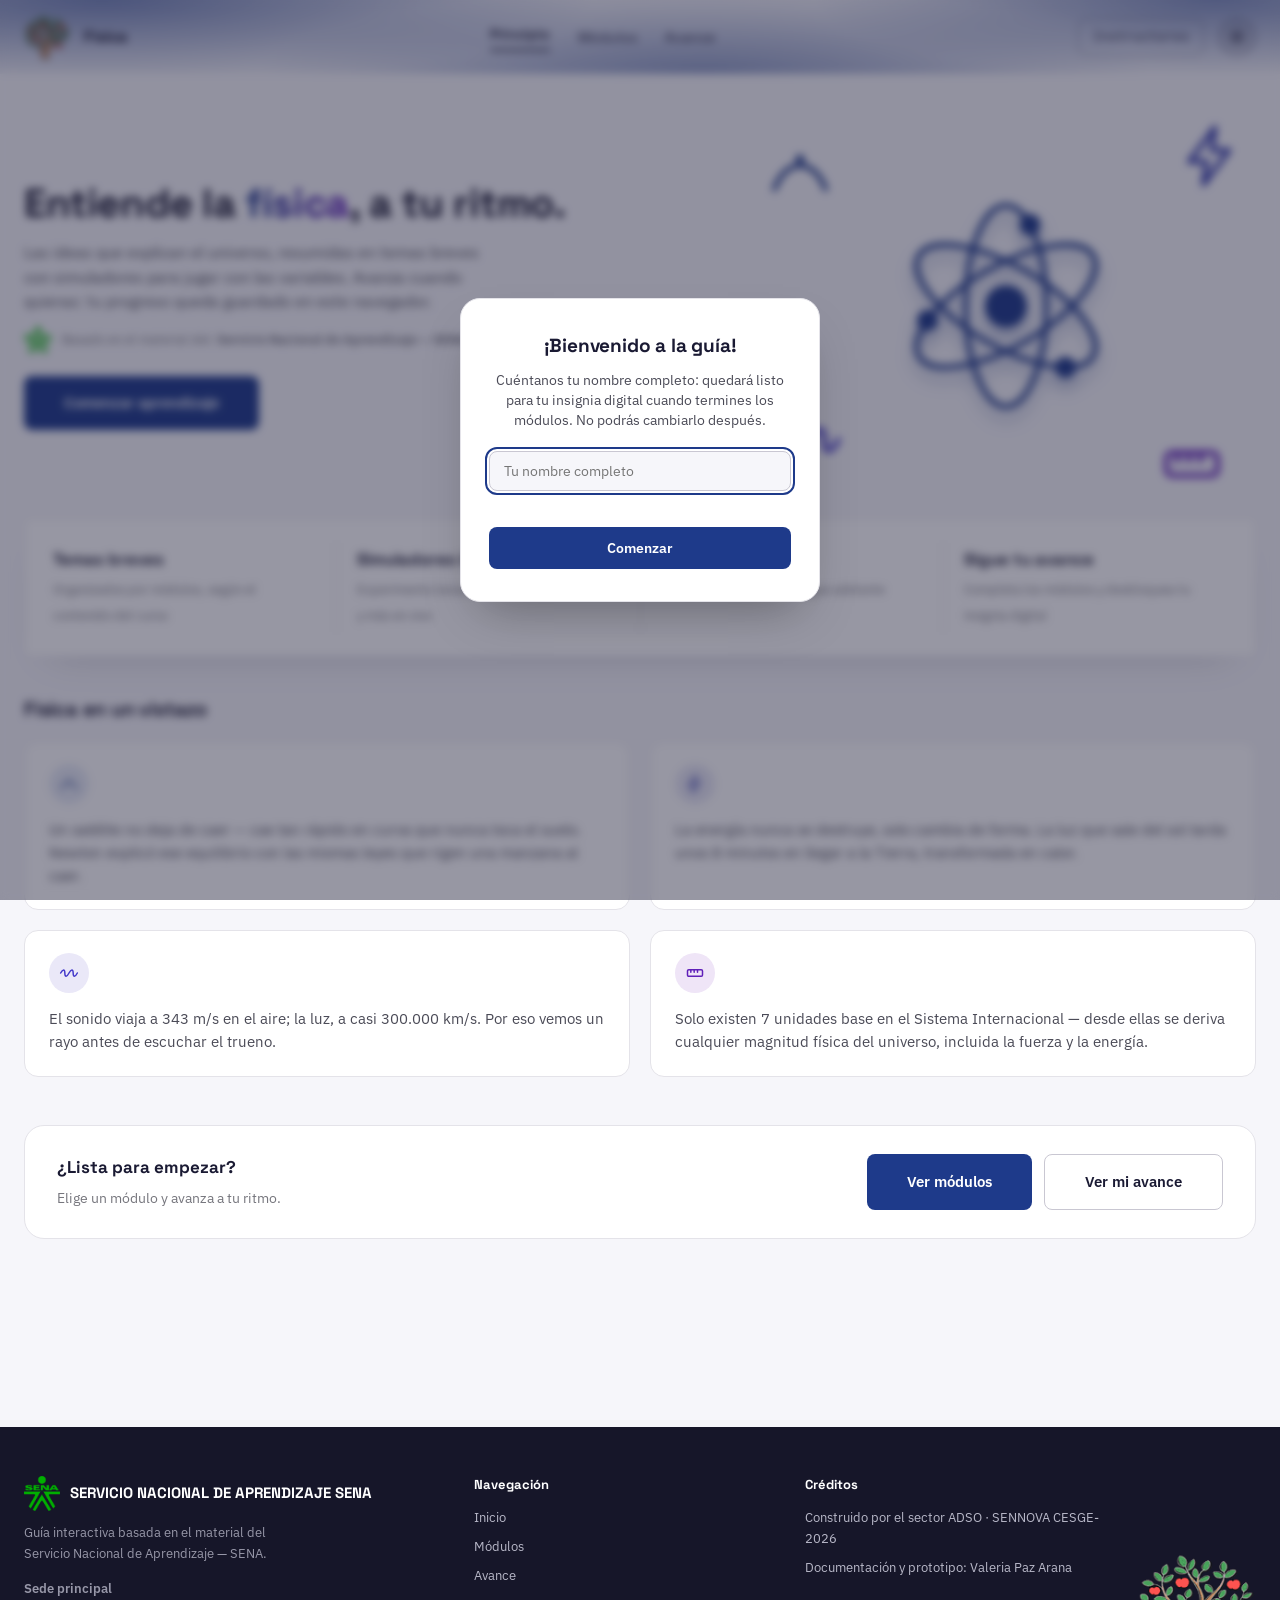
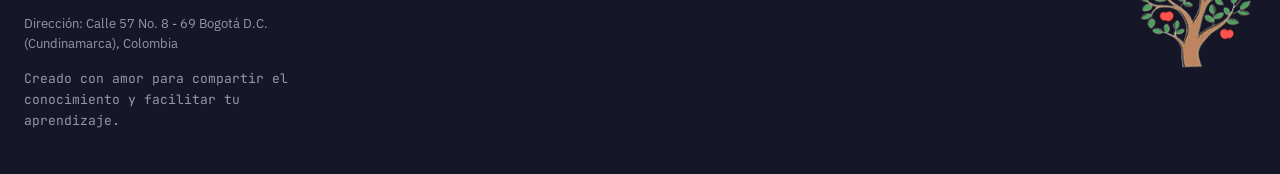
==== commit 5cbbec16: "Rediseño de navegación, header/footer, avance y sistema de insignia - Separa Inicio, Módulos y Avanc" ====
--- a/index.html
+++ b/index.html
@@ -17,21 +17,23 @@
 <body>
 
 <header class="site-header">
-  <a class="site-header__brand" href="index.html">
-    <span class="site-header__mark"><img src="imgs/logo.gif" alt="Logo" class="site-header__mark-img"></span>
-    <span class="site-header__title">Física <span>· ADSO</span></span>
-  </a>
-  <nav class="site-header__nav">
-    <a href="index.html">Principio</a>
-    <a href="index.html#modulos">Módulos</a>
-    <a href="index.html#avance">Avance</a>
-  </nav>
-  <div class="site-header__actions">
-    <a class="site-header__link" href="instructor.html">Instructores</a>
-    <button class="theme-toggle" type="button" data-theme-toggle aria-label="Cambiar entre modo claro y oscuro">
-      <svg class="theme-toggle__icon theme-toggle__icon--sun" viewBox="0 0 24 24" fill="none" stroke="currentColor" stroke-width="2" stroke-linecap="round" stroke-linejoin="round"><circle cx="12" cy="12" r="4"/><path d="M12 2v2M12 20v2M4.93 4.93l1.41 1.41M17.66 17.66l1.41 1.41M2 12h2M20 12h2M6.34 17.66l-1.41 1.41M19.07 4.93l-1.41 1.41"/></svg>
-      <svg class="theme-toggle__icon theme-toggle__icon--moon" viewBox="0 0 24 24" fill="none" stroke="currentColor" stroke-width="2" stroke-linecap="round" stroke-linejoin="round"><path d="M21 12.79A9 9 0 1 1 11.21 3 7 7 0 0 0 21 12.79z"/></svg>
-    </button>
+  <div class="site-header__inner">
+    <a class="site-header__brand" href="index.html">
+      <span class="site-header__mark"><img src="imgs/logo.gif" alt="Logo" class="site-header__mark-img"></span>
+      <span class="site-header__title">Física</span>
+    </a>
+    <nav class="site-header__nav">
+      <a href="index.html" class="is-active">Principio</a>
+      <a href="modulos.html">Módulos</a>
+      <a href="avance.html">Avance</a>
+    </nav>
+    <div class="site-header__actions">
+      <a class="site-header__link" href="instructor.html">Instructores</a>
+      <button class="theme-toggle" type="button" data-theme-toggle aria-label="Cambiar entre modo claro y oscuro">
+        <svg class="theme-toggle__icon theme-toggle__icon--sun" viewBox="0 0 24 24" fill="none" stroke="currentColor" stroke-width="2" stroke-linecap="round" stroke-linejoin="round"><circle cx="12" cy="12" r="4"/><path d="M12 2v2M12 20v2M4.93 4.93l1.41 1.41M17.66 17.66l1.41 1.41M2 12h2M20 12h2M6.34 17.66l-1.41 1.41M19.07 4.93l-1.41 1.41"/></svg>
+        <svg class="theme-toggle__icon theme-toggle__icon--moon" viewBox="0 0 24 24" fill="none" stroke="currentColor" stroke-width="2" stroke-linecap="round" stroke-linejoin="round"><path d="M21 12.79A9 9 0 1 1 11.21 3 7 7 0 0 0 21 12.79z"/></svg>
+      </button>
+    </div>
   </div>
 </header>
 
@@ -40,12 +42,12 @@
   <section class="hero">
     <div class="hero-copy">
       <h1>Entiende la <em>física</em>, a tu ritmo.</h1>
-      <p>Las ideas que explican el universo, resumidas en cuatro temas breves con simuladores para jugar con las variables. Avanza cuando quieras: tu progreso queda guardado en este navegador.</p>
+      <p>Las ideas que explican el universo, resumidas en temas breves con simuladores para jugar con las variables. Avanza cuando quieras: tu progreso queda guardado en este navegador.</p>
       <div class="hero-source">
         <img src="imgs/logoSena.png" alt="SENA" class="hero-source__logo">
         <span>Basado en el material del: <strong style="opacity: 0.8;">Servicio Nacional de Aprendizaje — SENA</strong></span>
       </div>
-      <a class="btn btn--accent" href="#modulos">Comenzar aprendizaje</a>
+      <a class="btn btn--accent" href="modulos.html">Comenzar aprendizaje</a>
     </div>
 
     <div class="hero-orbit" aria-hidden="true">
@@ -88,8 +90,8 @@
   <section class="feature-banner">
     <div class="feature-banner__item">
       <div>
-        <strong>4 temas breves</strong>
-        <span>Mecánica, Energía, Ondas y Magnitudes</span>
+        <strong>Temas breves</strong>
+        <span>Organizados por módulos, según el contenido del curso</span>
       </div>
     </div>
     <div class="feature-banner__item">
@@ -106,172 +108,84 @@
     </div>
     <div class="feature-banner__item">
       <div>
-        <strong>Reconoce tu avance</strong>
-        <span>Completa los 4 temas y desbloquea tu mención de honor.</span>
+        <strong>Sigue tu avance</strong>
+        <span>Completa los módulos y desbloquea tu insignia digital</span>
       </div>
     </div>
   </section>
 
-  <svg class="wave-divider" viewBox="0 0 400 24" preserveAspectRatio="none" aria-hidden="true"><path d="M0,12 q10,-10 20,0 t20,0 t20,0 t20,0 t20,0 t20,0 t20,0 t20,0 t20,0 t20,0 t20,0 t20,0 t20,0 t20,0 t20,0 t20,0 t20,0 t20,0 t20,0 t20,0"/></svg>
+  <h2 class="section-heading">Física en un vistazo</h2>
 
-  <h2 class="section-heading" id="modulos">Módulos</h2>
-
-  <div class="topic-grid">
-
-    <a class="topic-card" href="tema-mecanica.html" data-topic="mecanica">
-      <div class="topic-card__top">
-        <span class="topic-card__level">Introductorio</span>
-        <span class="badge">45 min</span>
-      </div>
-      <div class="topic-card__head">
-        <h3>Mecánica</h3>
-        <span class="topic-card__icon">
-          <svg viewBox="0 0 24 24" fill="none" stroke="currentColor" stroke-width="1.8" stroke-linecap="round" stroke-linejoin="round"><path d="M3 18c4-11 14-11 18 0"/><circle cx="12" cy="7.5" r="1.4" fill="currentColor" stroke="none"/></svg>
-        </span>
-      </div>
-      <p>Cómo describimos y predecimos el movimiento de los cuerpos: desde el desplazamiento en línea recta hasta las leyes de Newton.</p>
-      <ul class="topic-card__list">
-        <li><svg viewBox="0 0 24 24" fill="none" stroke="currentColor" stroke-width="2" stroke-linecap="round" stroke-linejoin="round"><polyline points="20 6 9 17 4 12"/></svg> Cinemática básica</li>
-        <li><svg viewBox="0 0 24 24" fill="none" stroke="currentColor" stroke-width="2" stroke-linecap="round" stroke-linejoin="round"><polyline points="20 6 9 17 4 12"/></svg> Leyes de Newton</li>
-        <li><svg viewBox="0 0 24 24" fill="none" stroke="currentColor" stroke-width="2" stroke-linecap="round" stroke-linejoin="round"><polyline points="20 6 9 17 4 12"/></svg> Tiro parabólico</li>
-      </ul>
-      <div class="topic-card__spacer"></div>
-      <div class="progress-label"><span>Progreso del módulo</span><strong data-progress-label="mecanica">0%</strong></div>
-      <div class="progress"><div class="progress__bar" data-progress-bar="mecanica"></div></div>
-      <span class="btn btn--accent">Comenzar
-        <svg width="16" height="16" viewBox="0 0 24 24" fill="none" stroke="currentColor" stroke-width="2" stroke-linecap="round" stroke-linejoin="round"><line x1="5" y1="12" x2="19" y2="12"/><polyline points="12 5 19 12 12 19"/></svg>
+  <div class="trivia-grid">
+    <div class="trivia-card" data-topic="mecanica">
+      <span class="trivia-card__icon">
+        <svg viewBox="0 0 24 24" fill="none" stroke="currentColor" stroke-width="1.8" stroke-linecap="round" stroke-linejoin="round"><path d="M3 18c4-11 14-11 18 0"/><circle cx="12" cy="7.5" r="1.4" fill="currentColor" stroke="none"/></svg>
       </span>
-    </a>
-
-    <a class="topic-card" href="tema-energia.html" data-topic="energia">
-      <div class="topic-card__top">
-        <span class="topic-card__level">Introductorio</span>
-        <span class="badge">55 min</span>
-      </div>
-      <div class="topic-card__head">
-        <h3>Energía</h3>
-        <span class="topic-card__icon">
-          <svg viewBox="0 0 24 24" fill="none" stroke="currentColor" stroke-width="1.8" stroke-linecap="round" stroke-linejoin="round"><path d="M13 2 4 14h6l-1 8 9-12h-6z"/></svg>
-        </span>
-      </div>
-      <p>Cómo se transforma y se conserva la energía: trabajo, potencia, los principios físicos de una máquina y cómo funciona un sistema térmico cuando hay calor de por medio.</p>
-      <ul class="topic-card__list">
-        <li><svg viewBox="0 0 24 24" fill="none" stroke="currentColor" stroke-width="2" stroke-linecap="round" stroke-linejoin="round"><polyline points="20 6 9 17 4 12"/></svg> Trabajo, potencia y conservación</li>
-        <li><svg viewBox="0 0 24 24" fill="none" stroke="currentColor" stroke-width="2" stroke-linecap="round" stroke-linejoin="round"><polyline points="20 6 9 17 4 12"/></svg> Máquinas: principios físicos</li>
-        <li><svg viewBox="0 0 24 24" fill="none" stroke="currentColor" stroke-width="2" stroke-linecap="round" stroke-linejoin="round"><polyline points="20 6 9 17 4 12"/></svg> Sistemas térmicos y calor</li>
-      </ul>
-      <div class="topic-card__spacer"></div>
-      <div class="progress-label"><span>Progreso del módulo</span><strong data-progress-label="energia">0%</strong></div>
-      <div class="progress"><div class="progress__bar" data-progress-bar="energia"></div></div>
-      <span class="btn btn--accent">Comenzar
-        <svg width="16" height="16" viewBox="0 0 24 24" fill="none" stroke="currentColor" stroke-width="2" stroke-linecap="round" stroke-linejoin="round"><line x1="5" y1="12" x2="19" y2="12"/><polyline points="12 5 19 12 12 19"/></svg>
+      <p>Un satélite no deja de caer — cae tan rápido en curva que nunca toca el suelo. Newton explicó ese equilibrio con las mismas leyes que rigen una manzana al caer.</p>
+    </div>
+    <div class="trivia-card" data-topic="energia">
+      <span class="trivia-card__icon">
+        <svg viewBox="0 0 24 24" fill="none" stroke="currentColor" stroke-width="1.8" stroke-linecap="round" stroke-linejoin="round"><path d="M13 2 4 14h6l-1 8 9-12h-6z"/></svg>
       </span>
-    </a>
-
-    <a class="topic-card" href="tema-ondas.html" data-topic="ondas">
-      <div class="topic-card__top">
-        <span class="topic-card__level">Introductorio</span>
-        <span class="badge">35 min</span>
-      </div>
-      <div class="topic-card__head">
-        <h3>Ondas</h3>
-        <span class="topic-card__icon">
-          <svg viewBox="0 0 24 24" fill="none" stroke="currentColor" stroke-width="1.8" stroke-linecap="round" stroke-linejoin="round"><path d="M2 12c2.5-5 5-5 5 0s2.5 5 5 0 5-5 5 0 2.5 5 5 0"/></svg>
-        </span>
-      </div>
-      <p>Qué es una onda, cómo se propaga y qué la diferencia del sonido y la luz — la base física detrás de casi todo lo que oímos y vemos.</p>
-      <ul class="topic-card__list">
-        <li><svg viewBox="0 0 24 24" fill="none" stroke="currentColor" stroke-width="2" stroke-linecap="round" stroke-linejoin="round"><polyline points="20 6 9 17 4 12"/></svg> Elementos de una onda</li>
-        <li><svg viewBox="0 0 24 24" fill="none" stroke="currentColor" stroke-width="2" stroke-linecap="round" stroke-linejoin="round"><polyline points="20 6 9 17 4 12"/></svg> Ondas mecánicas</li>
-        <li><svg viewBox="0 0 24 24" fill="none" stroke="currentColor" stroke-width="2" stroke-linecap="round" stroke-linejoin="round"><polyline points="20 6 9 17 4 12"/></svg> Sonido y luz</li>
-      </ul>
-      <div class="topic-card__spacer"></div>
-      <div class="progress-label"><span>Progreso del módulo</span><strong data-progress-label="ondas">0%</strong></div>
-      <div class="progress"><div class="progress__bar" data-progress-bar="ondas"></div></div>
-      <span class="btn btn--accent">Comenzar
-        <svg width="16" height="16" viewBox="0 0 24 24" fill="none" stroke="currentColor" stroke-width="2" stroke-linecap="round" stroke-linejoin="round"><line x1="5" y1="12" x2="19" y2="12"/><polyline points="12 5 19 12 12 19"/></svg>
+      <p>La energía nunca se destruye, solo cambia de forma. La luz que sale del sol tarda unos 8 minutos en llegar a la Tierra, transformada en calor.</p>
+    </div>
+    <div class="trivia-card" data-topic="ondas">
+      <span class="trivia-card__icon">
+        <svg viewBox="0 0 24 24" fill="none" stroke="currentColor" stroke-width="1.8" stroke-linecap="round" stroke-linejoin="round"><path d="M2 12c2.5-5 5-5 5 0s2.5 5 5 0 5-5 5 0 2.5 5 5 0"/></svg>
       </span>
-    </a>
-
-    <a class="topic-card" href="tema-magnitudes.html" data-topic="magnitudes">
-      <div class="topic-card__top">
-        <span class="topic-card__level">Introductorio</span>
-        <span class="badge">40 min</span>
-      </div>
-      <div class="topic-card__head">
-        <h3>Magnitudes</h3>
-        <span class="topic-card__icon">
-          <svg viewBox="0 0 24 24" fill="none" stroke="currentColor" stroke-width="1.8" stroke-linecap="round" stroke-linejoin="round"><rect x="3" y="8" width="18" height="8" rx="1.5"/><path d="M7 8v3M11 8v3M15 8v3"/></svg>
-        </span>
-      </div>
-      <p>El lenguaje común de la física: unidades, conversiones y notación científica para medir con precisión y expresar cualquier resultado correctamente.</p>
-      <ul class="topic-card__list">
-        <li><svg viewBox="0 0 24 24" fill="none" stroke="currentColor" stroke-width="2" stroke-linecap="round" stroke-linejoin="round"><polyline points="20 6 9 17 4 12"/></svg> Sistema Internacional</li>
-        <li><svg viewBox="0 0 24 24" fill="none" stroke="currentColor" stroke-width="2" stroke-linecap="round" stroke-linejoin="round"><polyline points="20 6 9 17 4 12"/></svg> Conversión de unidades</li>
-        <li><svg viewBox="0 0 24 24" fill="none" stroke="currentColor" stroke-width="2" stroke-linecap="round" stroke-linejoin="round"><polyline points="20 6 9 17 4 12"/></svg> Cifras significativas</li>
-      </ul>
-      <div class="topic-card__spacer"></div>
-      <div class="progress-label"><span>Progreso del módulo</span><strong data-progress-label="magnitudes">0%</strong></div>
-      <div class="progress"><div class="progress__bar" data-progress-bar="magnitudes"></div></div>
-      <span class="btn btn--accent">Comenzar
-        <svg width="16" height="16" viewBox="0 0 24 24" fill="none" stroke="currentColor" stroke-width="2" stroke-linecap="round" stroke-linejoin="round"><line x1="5" y1="12" x2="19" y2="12"/><polyline points="12 5 19 12 12 19"/></svg>
+      <p>El sonido viaja a 343 m/s en el aire; la luz, a casi 300.000 km/s. Por eso vemos un rayo antes de escuchar el trueno.</p>
+    </div>
+    <div class="trivia-card" data-topic="magnitudes">
+      <span class="trivia-card__icon">
+        <svg viewBox="0 0 24 24" fill="none" stroke="currentColor" stroke-width="1.8" stroke-linecap="round" stroke-linejoin="round"><rect x="3" y="8" width="18" height="8" rx="1.5"/><path d="M7 8v3M11 8v3M15 8v3"/></svg>
       </span>
-    </a>
-
+      <p>Solo existen 7 unidades base en el Sistema Internacional — desde ellas se deriva cualquier magnitud física del universo, incluida la fuerza y la energía.</p>
+    </div>
   </div>
 
-  <section class="progress-section" id="avance">
-    <h2 class="section-heading">Avance</h2>
+  <section class="home-cta">
+    <div>
+      <strong>¿Lista para empezar?</strong>
+      <span>Elige un módulo y avanza a tu ritmo.</span>
+    </div>
+    <div class="home-cta__actions">
+      <a class="btn btn--accent" href="modulos.html">Ver módulos</a>
+      <a class="btn btn--ghost" href="avance.html">Ver mi avance</a>
+    </div>
+  </section>
 
-    <div class="hero-stat">
-      <div class="hero-stat__top">
-        <span>Completado general</span>
-        <strong data-progress-label="overall">0%</strong>
-      </div>
-      <div class="progress"><div class="progress__bar" data-progress-bar="overall"></div></div>
-
-      <div class="hero-stat__stats">
-        <div class="hero-stat__stat">
-          <strong data-modules-count>0/4</strong>
-          <span>Módulos completados</span>
-        </div>
-        <div class="hero-stat__stat">
-          <strong>10/43</strong>
-          <span>Actividades completadas</span>
-        </div>
-        <div class="hero-stat__stat">
-          <strong data-study-time>0 min</strong>
-          <span>Tiempo de estudio</span>
-        </div>
-      </div>
-    </div>
-
-    <div class="cert-card">
-      <div class="cert-card__info">
-        <span class="cert-card__icon">
-          <svg viewBox="0 0 24 24" fill="none" stroke="currentColor" stroke-width="1.8" stroke-linecap="round" stroke-linejoin="round"><circle cx="12" cy="8" r="6"/><path d="M8.5 13.5 7 22l5-3 5 3-1.5-8.5"/></svg>
-        </span>
-        <div>
-          <strong>Mención de Honor</strong>
-          <span data-cert-status>Completa los 4 módulos para desbloquearla (0/4)</span>
-        </div>
-      </div>
-      <div class="cert-card__form">
-        <input type="text" data-cert-name maxlength="60" placeholder="Tu nombre completo" autocomplete="name">
-        <button class="btn btn--accent" type="button" data-cert-download disabled>Ver mención de honor</button>
-      </div>
-    </div>
-
-    <button class="reset-progress" type="button" data-reset-progress>
-      <svg viewBox="0 0 24 24" fill="none" stroke="currentColor" stroke-width="2" stroke-linecap="round" stroke-linejoin="round"><polyline points="1 4 1 10 7 10"/><path d="M3.51 15a9 9 0 1 0 2.13-9.36L1 10"/></svg>
-      Reiniciar progreso
-    </button>
-  </section>
 </main>
 
-<footer class="site-footer">Guía Interactiva de Física © 2026 · Creado con amor para compartir el conocimiento y facilitar tu aprendizaje.</footer>
+<footer class="site-footer">
+  <div class="site-footer__inner">
+    <div>
+      <div class="site-footer__brand">
+        <img src="imgs/logoSena.png" alt="SENA">
+        <span>SERVICIO NACIONAL DE APRENDIZAJE SENA</span>
+      </div>
+      <p>Guía interactiva basada en el material del Servicio Nacional de Aprendizaje — SENA.</p>
+      <p class="site-footer__label">Sede principal</p>
+      <p>Dirección: Calle 57 No. 8 - 69 Bogotá D.C. (Cundinamarca), Colombia</p>
+      <p class="site-footer__mono">Creado con amor para compartir el conocimiento y facilitar tu aprendizaje.</p>
+    </div>
+    <div class="site-footer__col">
+      <strong class="site-footer__heading">Navegación</strong>
+      <a href="index.html">Inicio</a>
+      <a href="modulos.html">Módulos</a>
+      <a href="avance.html">Avance</a>
+    </div>
+    <div class="site-footer__col">
+      <strong class="site-footer__heading">Créditos</strong>
+      <p>Construido por el sector ADSO · SENNOVA CESGE-2026</p>
+      <p>Documentación y prototipo: Valeria Paz Arana</p>
+    </div>
+    <div class="site-footer__logo">
+      <img src="imgs/logoImg.png" alt="Logo">
+    </div>
+  </div>
+</footer>
 
 <script src="app.js"></script>
-<script>renderHomeProgress(); initThemeToggle(); initCertificate(); initResetProgress();</script>
+<script>initThemeToggle();</script>
 </body>
 </html>
--- a/css/style.css
+++ b/css/style.css
@@ -57,39 +57,51 @@
 /* ---------------- header ---------------- */
 
 .site-header {
+  background:
+    radial-gradient(55% 160% at 8% 0%, color-mix(in srgb, var(--accent) 60%, transparent), transparent 70%),
+    radial-gradient(50% 160% at 55% 100%, color-mix(in srgb, var(--accent) 48%, transparent), transparent 70%),
+    radial-gradient(45% 150% at 95% 0%, color-mix(in srgb, var(--accent) 55%, transparent), transparent 70%),
+    color-mix(in srgb, var(--bg) 55%, transparent);
+  backdrop-filter: blur(24px) saturate(140%);
+  -webkit-backdrop-filter: blur(24px) saturate(140%);
+  position: sticky;
+  top: 0;
+  z-index: 100;
+  margin-bottom: 32px;
+}
+
+.site-header__inner {
   display: flex;
   align-items: center;
   justify-content: space-between;
   max-width: 1280px;
   margin: 0 auto;
-  padding: 22px 24px;
-  position: sticky;
-  top: 0;
-  z-index: 100;
-  background: color-mix(in srgb, var(--bg) 60%, transparent);
-  backdrop-filter: blur(10px);
-  -webkit-backdrop-filter: blur(10px);
+  padding: 14px 24px;
+  gap: 20px;
 }
 
 .site-header__brand {
   display: flex;
   align-items: center;
-  gap: 12px;
+  gap: 14px;
   text-decoration: none;
+  flex-shrink: 0;
 }
 
 .site-header__mark {
-  width: 56px;
-  height: 56px;
+  width: 46px;
+  height: 46px;
   display: flex;
   align-items: center;
   justify-content: center;
   cursor: pointer;
+  flex-shrink: 0;
 }
 
 .site-header__mark-img {
   width: 100%;
   height: 100%;
+  object-fit: contain;
 }
 
 /* ---------- Manzanas cayendo al hacer clic en el logo ---------- */
@@ -127,19 +139,13 @@
 .site-header__title {
   font-family: var(--font-display);
   font-weight: 700;
-  font-size: 15px;
-  color: var(--ink);
-  transition: color .15s ease;
-}
-
-.site-header__title span {
-  font-weight: 400;
-  color: var(--ink-faint);
-  font-family: var(--font-body);
+  font-size: 16px;
+  color: var(--ink);
+  transition: opacity .15s ease;
 }
 
 .site-header__brand:hover .site-header__title {
-  color: var(--module-accent);
+  opacity: .85;
 }
 
 /* ---------------- theme toggle ---------------- */
@@ -148,20 +154,20 @@
   width: 38px;
   height: 38px;
   border-radius: 50%;
-  border: 1px solid var(--border-strong);
-  background: var(--surface);
-  color: var(--ink-soft);
+  border: 1px solid color-mix(in srgb, var(--ink) 35%, transparent);
+  background: color-mix(in srgb, var(--ink) 10%, transparent);
+  color: var(--ink);
   display: flex;
   align-items: center;
   justify-content: center;
   cursor: pointer;
   flex-shrink: 0;
-  transition: border-color .15s ease, color .15s ease;
+  transition: border-color .15s ease, opacity .15s ease;
 }
 
 .theme-toggle:hover {
-  border-color: var(--module-accent);
-  color: var(--module-accent);
+  border-color: var(--ink);
+  opacity: .85;
 }
 
 .theme-toggle__icon { width: 18px; height: 18px; }
@@ -188,29 +194,36 @@
   font-family: var(--font-display);
   font-weight: 500;
   font-size: 14px;
-  color: var(--ink-soft);
+  color: color-mix(in srgb, var(--ink) 75%, transparent);
   text-decoration: none;
   transition: color .15s ease;
 }
 
 .site-header__nav a:hover {
-  color: var(--module-accent);
+  color: var(--ink);
+}
+
+.site-header__nav a.is-active {
+  color: var(--ink);
+  font-weight: 600;
+  border-bottom: 2px solid var(--ink);
+  padding-bottom: 4px;
 }
 
 .site-header__link {
   font-family: var(--font-mono);
   font-size: 13px;
-  color: var(--ink-soft);
+  color: color-mix(in srgb, var(--ink) 85%, transparent);
   text-decoration: none;
-  border: 1px solid var(--border-strong);
+  border: 1px solid color-mix(in srgb, var(--ink) 35%, transparent);
   padding: 8px 14px;
   border-radius: var(--radius-sm);
   transition: border-color .15s ease, color .15s ease;
 }
 
 .site-header__link:hover {
-  border-color: var(--module-accent);
-  color: var(--module-accent);
+  border-color: var(--ink);
+  color: var(--ink);
 }
 
 .site-header__actions {
@@ -283,6 +296,13 @@
 }
 .btn--accent:hover { box-shadow: 0 6px 16px -4px color-mix(in srgb, var(--accent) 60%, transparent); }
 
+.btn--ghost {
+  background: transparent;
+  border: 1px solid var(--border-strong);
+  color: var(--ink);
+}
+.btn--ghost:hover { border-color: var(--module-accent); color: var(--module-accent); }
+
 /* ---------------- badges ---------------- */
 
 .badge {
@@ -499,21 +519,308 @@
   margin-bottom: 16px;
 }
 
+/* ---------------- page heading (Módulos, Avance como páginas propias) ---------------- */
+
+.page-heading {
+  display: flex;
+  align-items: flex-end;
+  justify-content: space-between;
+  flex-wrap: wrap;
+  gap: 16px;
+  margin-bottom: 28px;
+}
+
+.page-heading h1 {
+  font-size: 28px;
+  margin: 0 0 8px;
+}
+
+.page-heading p {
+  margin: 0;
+  font-size: 14.5px;
+  max-width: 520px;
+}
+
+.page-heading__link {
+  font-family: var(--font-body);
+  font-weight: 600;
+  font-size: 14px;
+  color: var(--module-accent);
+  text-decoration: none;
+  display: flex;
+  align-items: center;
+  gap: 6px;
+  flex-shrink: 0;
+}
+.page-heading__link:hover { opacity: .8; }
+.page-heading__link svg { width: 14px; height: 14px; }
+
+/* ---------------- home: cta final ---------------- */
+
+.home-cta {
+  display: flex;
+  flex-wrap: wrap;
+  align-items: center;
+  justify-content: space-between;
+  gap: 20px;
+  background: var(--surface);
+  border: 1px solid var(--border);
+  border-radius: var(--radius-lg);
+  padding: 28px 32px;
+  margin-bottom: 48px;
+}
+
+.home-cta strong {
+  display: block;
+  font-family: var(--font-display);
+  font-size: 17px;
+  color: var(--ink);
+  margin-bottom: 4px;
+}
+
+.home-cta > div:first-child span {
+  font-size: 13.5px;
+  color: var(--ink-faint);
+}
+
+.home-cta__actions {
+  display: flex;
+  gap: 12px;
+  flex-wrap: wrap;
+}
+
+/* ---------------- física en un vistazo ---------------- */
+
+.trivia-grid {
+  display: grid;
+  grid-template-columns: repeat(2, 1fr);
+  gap: 20px;
+  margin-bottom: 48px;
+}
+
+.trivia-card {
+  background: var(--surface);
+  border: 1px solid var(--border);
+  border-radius: var(--radius-md);
+  padding: 22px 24px;
+}
+
+.trivia-card__icon {
+  width: 40px;
+  height: 40px;
+  border-radius: 50%;
+  background: var(--accent-soft);
+  color: var(--accent);
+  display: flex;
+  align-items: center;
+  justify-content: center;
+  margin-bottom: 14px;
+}
+
+.trivia-card__icon svg { width: 20px; height: 20px; }
+
+.trivia-card p { font-size: 14.5px; margin: 0; }
+
+/* ---------------- avance: desglose por módulo ---------------- */
+
+.module-grid {
+  display: grid;
+  grid-template-columns: repeat(2, 1fr);
+  gap: 20px;
+  margin: 28px 0;
+}
+
+.module-card {
+  background: var(--surface);
+  border: 1px solid var(--border);
+  border-radius: var(--radius-md);
+  padding: 22px 24px;
+}
+
+.module-card__top {
+  display: flex;
+  align-items: center;
+  justify-content: space-between;
+  margin-bottom: 14px;
+}
+
+.module-card__head {
+  display: flex;
+  align-items: center;
+  gap: 10px;
+}
+
+.module-card__icon {
+  width: 34px;
+  height: 34px;
+  border-radius: 50%;
+  background: var(--accent-soft);
+  color: var(--accent);
+  display: flex;
+  align-items: center;
+  justify-content: center;
+  flex-shrink: 0;
+}
+
+.module-card__icon svg { width: 16px; height: 16px; }
+
+.module-card__name {
+  font-family: var(--font-display);
+  font-weight: 700;
+  font-size: 16px;
+}
+
+.module-card__pct {
+  font-family: var(--font-mono);
+  font-size: 14px;
+  color: var(--accent);
+}
+
+.module-card .progress { margin-bottom: 16px; }
+
+.module-card__list {
+  list-style: none;
+  margin: 0;
+  padding: 0;
+  display: flex;
+  flex-direction: column;
+  gap: 8px;
+}
+
+.module-card__list li {
+  display: flex;
+  align-items: center;
+  justify-content: space-between;
+  font-size: 13.5px;
+}
+
+.module-card__list li span:first-child {
+  display: flex;
+  align-items: center;
+  gap: 8px;
+  color: var(--ink);
+}
+
+.module-card__list li svg { width: 15px; height: 15px; flex-shrink: 0; }
+
+.module-card__status { font-size: 12px; }
+
+.module-card__list li.is-done .module-card__status { color: var(--success); }
+.module-card__list li:not(.is-done) span:first-child { color: var(--ink-faint); }
+.module-card__list li:not(.is-done) .module-card__status { color: var(--ink-faint); }
+
+@media (max-width: 640px) {
+  .trivia-grid { grid-template-columns: 1fr; }
+  .module-grid { grid-template-columns: 1fr; }
+}
+
 /* ---------------- module progress ---------------- */
 
 .progress-section {
   margin: 44px 0 8px;
 }
 
-.hero-stat {
+.avance-summary {
+  display: grid;
+  grid-template-columns: 1fr 320px;
+  gap: 36px;
   background: var(--surface);
   border: 1px solid var(--border);
   border-radius: var(--radius-lg);
   padding: 32px 36px;
-  min-width: 240px;
+  margin: 0 0 28px;
+}
+
+.avance-summary__side {
+  border-left: 1px solid var(--border);
+  padding-left: 32px;
+  display: flex;
+  flex-direction: column;
+}
+
+.badge-row {
+  display: flex;
+  align-items: center;
+  gap: 16px;
+  margin-bottom: 20px;
+}
+
+.badge-preview {
+  display: flex;
+  align-items: center;
+  gap: 10px;
+  flex-shrink: 0;
+}
+
+.badge-preview__medal {
+  position: relative;
+  width: 48px;
+  height: 48px;
+  flex-shrink: 0;
+}
+
+.badge-preview__ring {
+  position: absolute;
+  inset: 0;
+  border-radius: 50%;
+  background: var(--accent-soft);
+  box-shadow: 0 0 20px 6px color-mix(in srgb, var(--module-accent) 35%, transparent);
+}
+
+.badge-preview__hex {
+  position: absolute;
+  inset: 0;
+  margin: auto;
+  width: 30px;
+  height: 26px;
+  clip-path: polygon(50% 0%, 100% 25%, 100% 75%, 50% 100%, 0% 75%, 0% 25%);
+  background: var(--module-accent);
+  color: #fff;
+  display: flex;
+  align-items: center;
+  justify-content: center;
+}
+
+.badge-preview__hex svg { width: 14px; height: 14px; }
+
+.badge-preview__name {
+  font-family: var(--font-display);
+  font-weight: 700;
+  font-size: 13.5px;
+  color: var(--ink);
+  line-height: 1.25;
+}
+
+.badge-row__status {
+  font-size: 12.5px;
+  color: var(--ink-faint);
+  line-height: 1.4;
+}
+
+.avance-summary__side .cert-card__form {
+  flex-direction: column;
+  align-items: stretch;
+}
+
+.avance-summary__side .cert-card__form .btn {
   width: 100%;
-  max-width: 720px;
-  margin: 0 auto;
+  justify-content: center;
+}
+
+.avance-summary .reset-progress {
+  margin: 16px 0 0;
+  justify-content: flex-start;
+}
+
+@media (max-width: 860px) {
+  .avance-summary { grid-template-columns: 1fr; }
+  .avance-summary__side {
+    border-left: none;
+    border-top: 1px solid var(--border);
+    padding-left: 0;
+    padding-top: 24px;
+    margin-top: 24px;
+  }
 }
 
 .hero-stat__top {
@@ -563,67 +870,10 @@
 
 /* ---------------- mención de honor ---------------- */
 
-.cert-card {
-  display: flex;
-  flex-wrap: wrap;
-  align-items: center;
-  justify-content: space-between;
-  gap: 20px;
-  background: var(--surface);
-  border: 1px solid var(--border);
-  border-radius: var(--radius-lg);
-  padding: 24px 28px;
-  max-width: 720px;
-  margin: 20px auto 0;
-}
-
-.cert-card__info {
-  display: flex;
-  align-items: center;
-  gap: 14px;
-}
-
-.cert-card__icon {
-  width: 44px;
-  height: 44px;
-  border-radius: 50%;
-  background: var(--accent-soft);
-  color: var(--module-accent);
-  display: flex;
-  align-items: center;
-  justify-content: center;
-  flex-shrink: 0;
-}
-.cert-card__icon svg { width: 22px; height: 22px; }
-
-.cert-card__info strong {
-  display: block;
-  font-family: var(--font-display);
-  font-size: 15px;
-  color: var(--ink);
-  margin-bottom: 2px;
-}
-
-.cert-card__info span {
-  font-size: 12.5px;
-  color: var(--ink-faint);
-}
-
 .cert-card__form {
   display: flex;
   gap: 10px;
   flex-wrap: wrap;
-}
-
-.cert-card__form input {
-  font-family: var(--font-body);
-  font-size: 14px;
-  padding: 10px 14px;
-  border-radius: var(--radius-sm);
-  border: 1px solid var(--border-strong);
-  background: var(--bg);
-  color: var(--ink);
-  width: 220px;
 }
 
 .cert-card__form .btn {
@@ -763,14 +1013,109 @@
 /* ---------------- footer ---------------- */
 
 .site-footer {
+  background: #161629;
+  color: #B8B8C8;
+  margin-top: 60px;
+}
+
+.site-footer__inner {
   max-width: 1280px;
-  margin: 60px auto 0;
-  padding: 20px 24px;
-  border-top: 1px solid var(--border);
+  margin: 0 auto;
+  padding: 48px 24px 28px;
+  display: grid;
+  grid-template-columns: 1.4fr 1fr 1fr auto;
+  gap: 32px;
+}
+
+.site-footer__brand {
+  display: flex;
+  align-items: center;
+  gap: 10px;
+  margin-bottom: 12px;
+}
+
+.site-footer__brand img {
+  width: 36px;
+  height: 36px;
+  object-fit: contain;
+  flex-shrink: 0;
+}
+
+.site-footer__brand span {
+  font-family: var(--font-display);
+  font-weight: 700;
+  font-size: 15px;
+  color: #fff;
+}
+
+.site-footer p {
+  font-size: 13px;
+  color: #9797a8;
+  margin: 0 0 14px;
+  max-width: 280px;
+}
+
+.site-footer__label {
   font-size: 12.5px;
-  color: var(--ink-faint);
+  color: #B8B8C8;
+  font-weight: 600;
+  margin: 0 0 4px;
+}
+
+.site-footer__mono {
   font-family: var(--font-mono);
-  text-align: center;
+  font-size: 12.5px;
+  color: #76767D;
+  margin: 0;
+  max-width: 280px;
+}
+
+.site-footer__heading {
+  display: block;
+  font-family: var(--font-display);
+  font-weight: 700;
+  font-size: 13px;
+  color: #fff;
+  margin-bottom: 12px;
+}
+
+.site-footer__col a {
+  display: block;
+  font-size: 13px;
+  color: #B8B8C8;
+  text-decoration: none;
+  margin-bottom: 8px;
+}
+
+.site-footer__col a:hover { color: #fff; }
+
+.site-footer__col p {
+  font-size: 13px;
+  color: #B8B8C8;
+  margin: 0 0 8px;
+  max-width: none;
+}
+
+.site-footer__logo {
+  display: flex;
+  align-items: center;
+  justify-content: flex-end;
+}
+
+.site-footer__logo img {
+  height: 100%;
+  max-height: 120px;
+  width: auto;
+  object-fit: contain;
+}
+
+@media (max-width: 860px) {
+  .site-footer__inner { grid-template-columns: 1fr 1fr; }
+  .site-footer__logo { display: none; }
+}
+
+@media (max-width: 640px) {
+  .site-footer__inner { grid-template-columns: 1fr; }
 }
 
 /* ---------------- responsive ---------------- */
